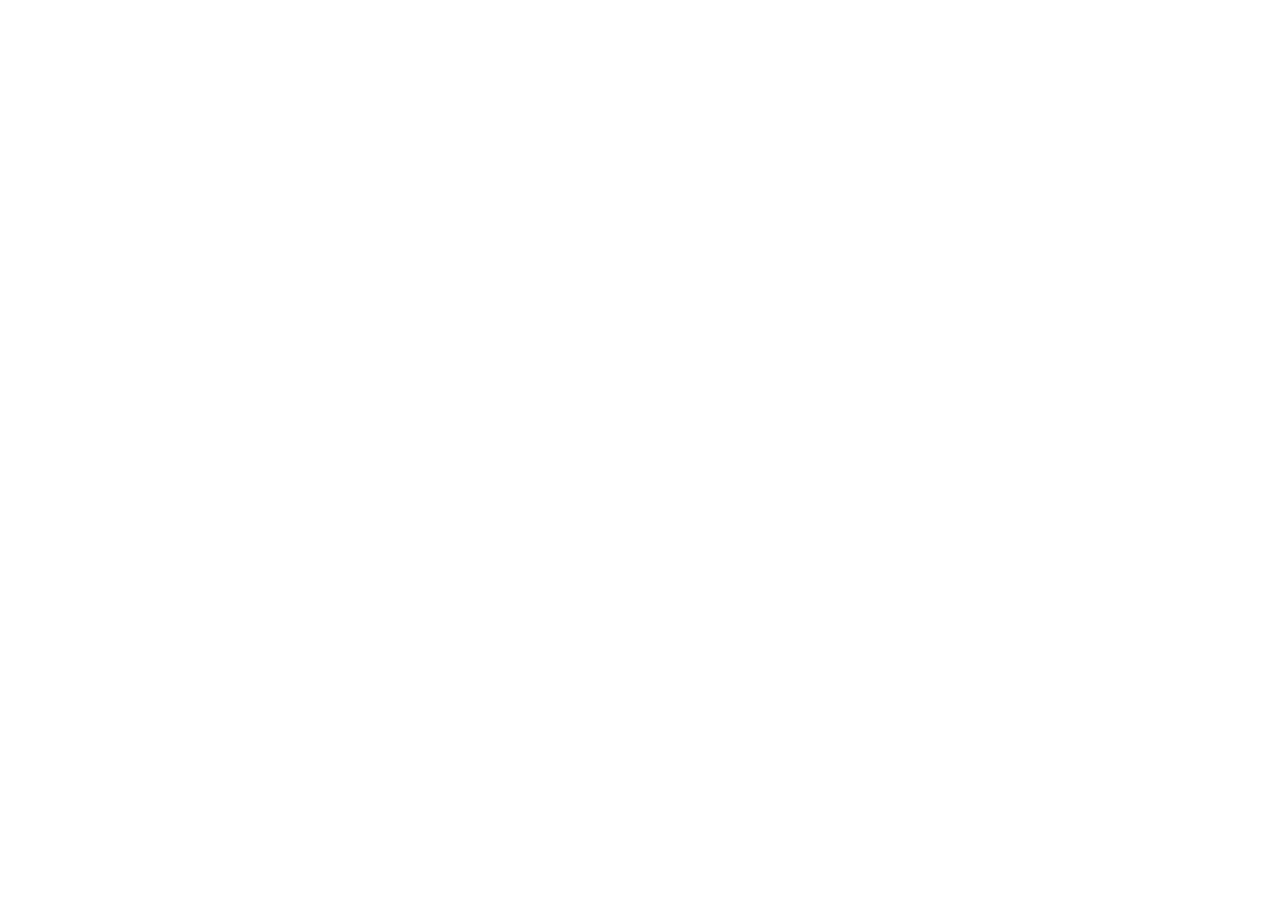
==== index.html @ 818de189 "Premier commit du projet Atelier" ====
<!DOCTYPE html>
<html lang="en">
<head>
    <meta charset="UTF-8">
    <meta name="viewport" content="width=device-width, initial-scale=1.0">
    <title>site vitrine</title>
</head>
<body>
    
</body>
</html>
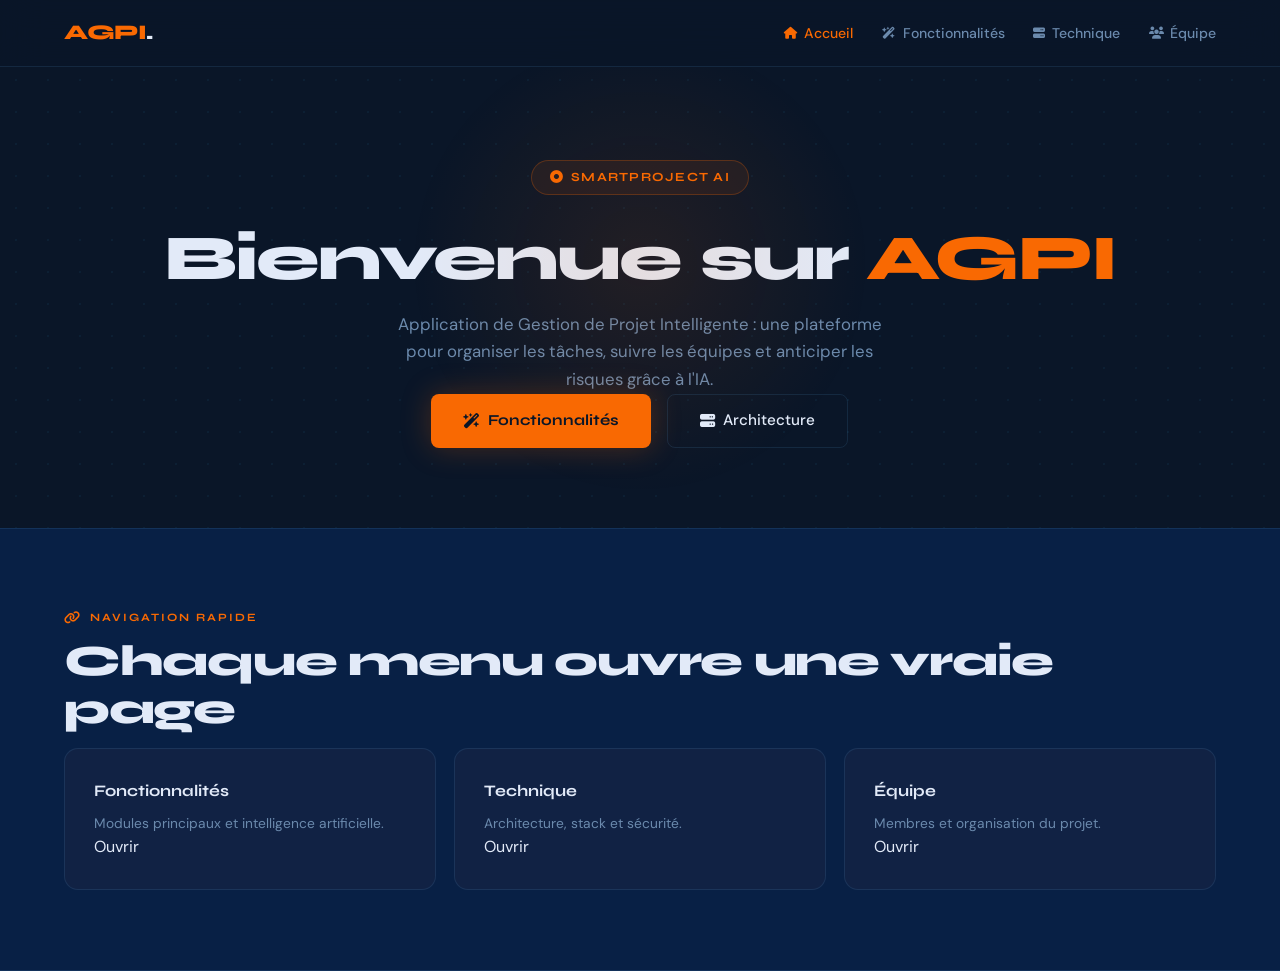
==== commit 2527727b: "coreection des pages" ====
--- a/index.html
+++ b/index.html
@@ -1,11 +1,47 @@
 <!DOCTYPE html>
-<html lang="en">
+<html lang="fr">
 <head>
-    <meta charset="UTF-8">
-    <meta name="viewport" content="width=device-width, initial-scale=1.0">
-    <title>site vitrine</title>
+  <meta charset="UTF-8" />
+  <meta name="viewport" content="width=device-width, initial-scale=1.0" />
+  <title>AGPI — Accueil</title>
+  <link rel="preconnect" href="https://fonts.googleapis.com" />
+  <link rel="preconnect" href="https://fonts.gstatic.com" crossorigin />
+  <link href="https://fonts.googleapis.com/css2?family=Syne:wght@400;600;700;800&family=DM+Sans:wght@300;400;500&display=swap" rel="stylesheet" />
+  <link rel="stylesheet" href="https://cdnjs.cloudflare.com/ajax/libs/font-awesome/6.5.1/css/all.min.css" />
+  <link rel="stylesheet" href="style.css" />
 </head>
 <body>
-    
+<nav class="page-nav">
+  <a href="index.html" class="nav-logo">AGPI<span>.</span></a>
+  <ul class="nav-links">
+    <li><a href="index.html" class="active"><i class="fa-solid fa-house"></i> Accueil</a></li>
+    <li><a href="pages/fonctionnalites.html"><i class="fa-solid fa-wand-magic-sparkles"></i> Fonctionnalités</a></li>
+    <li><a href="pages/technique.html"><i class="fa-solid fa-server"></i> Technique</a></li>
+    <li><a href="pages/equipe.html"><i class="fa-solid fa-users"></i> Équipe</a></li>
+  </ul>
+</nav>
+
+<section class="page-hero">
+  <div class="hero-glow"></div>
+  <div>
+    <div class="hero-badge"><i class="fa-solid fa-circle-dot"></i> SmartProject AI</div>
+    <h1>Bienvenue sur <span class="line-accent">AGPI</span></h1>
+    <p>Application de Gestion de Projet Intelligente : une plateforme pour organiser les tâches, suivre les équipes et anticiper les risques grâce à l'IA.</p>
+    <div class="hero-actions">
+      <a href="pages/fonctionnalites.html" class="btn-primary"><i class="fa-solid fa-wand-magic-sparkles"></i> Fonctionnalités</a>
+      <a href="pages/technique.html" class="btn-ghost"><i class="fa-solid fa-server"></i> Architecture</a>
+    </div>
+  </div>
+</section>
+
+<section class="section-surface">
+  <p class="section-label"><i class="fa-solid fa-link"></i> Navigation rapide</p>
+  <h2 class="section-title">Chaque menu ouvre une vraie page</h2>
+  <div class="features-grid">
+    <div class="feature-card"><h3>Fonctionnalités</h3><p>Modules principaux et intelligence artificielle.</p><a href="pages/fonctionnalites.html">Ouvrir</a></div>
+    <div class="feature-card"><h3>Technique</h3><p>Architecture, stack et sécurité.</p><a href="pages/technique.html">Ouvrir</a></div>
+    <div class="feature-card"><h3>Équipe</h3><p>Membres et organisation du projet.</p><a href="pages/equipe.html">Ouvrir</a></div>
+  </div>
+</section>
 </body>
 </html>
--- a/style.css
+++ b/style.css
@@ -0,0 +1,312 @@
+/* ================================================================
+   style.css — AGPI Site Vitrine
+   Thème  : dark navy/orange, accent #f96902
+   Fonts  : Syne (titres) · DM Sans (corps)
+   ================================================================ */
+
+*, *::before, *::after { box-sizing: border-box; margin: 0; padding: 0; }
+
+:root {
+  --bg:       #0a1628;
+  --surface:  #082045;
+  --surface2: #112244;
+  --surface3: #162a50;
+  --border:   rgba(99,179,237,0.12);
+  --accent:   #f96902;
+  --accent2:  #818cf8;
+  --accent3:  #fb7185;
+  --accent4:  #34d399;
+  --text:     #e2eaf8;
+  --muted:    #6b8aad;
+  --card-glow: rgba(56,189,248,0.06);
+}
+
+html { scroll-behavior: smooth; }
+
+body {
+  background: var(--bg);
+  color: var(--text);
+  font-family: 'DM Sans', sans-serif;
+  font-size: 16px;
+  line-height: 1.65;
+  overflow-x: hidden;
+}
+
+body::after {
+  content: '';
+  position: fixed; inset: 0;
+  background-image: radial-gradient(rgba(56,189,248,0.06) 1px, transparent 1px);
+  background-size: 32px 32px;
+  pointer-events: none;
+  z-index: 0;
+}
+
+a { text-decoration: none; color: inherit; }
+
+/* ── NAV ── */
+nav {
+  position: fixed; top: 0; left: 0; right: 0; z-index: 200;
+  display: flex; align-items: center; justify-content: space-between;
+  padding: 1rem 5vw;
+  background: rgba(10,22,40,0.85);
+  backdrop-filter: blur(20px);
+  border-bottom: 1px solid var(--border);
+}
+.nav-logo { font-family: 'Syne', sans-serif; font-weight: 800; font-size: 1.3rem; letter-spacing: -0.02em; color: var(--accent); }
+.nav-logo span { color: var(--text); }
+.nav-links { display: flex; gap: 1.8rem; list-style: none; }
+.nav-links a { color: var(--muted); text-decoration: none; font-size: 0.88rem; font-weight: 500; transition: color 0.2s; display: flex; align-items: center; gap: 0.4rem; }
+.nav-links a i { font-size: 0.75rem; }
+.nav-links a:hover { color: var(--accent); }
+.nav-cta { background: var(--accent); color: #0a1628; padding: 0.5rem 1.3rem; border-radius: 6px; font-weight: 700; font-size: 0.85rem; text-decoration: none; font-family: 'Syne', sans-serif; transition: all 0.2s; display: flex; align-items: center; gap: 0.5rem; }
+.nav-cta:hover { opacity: 0.85; transform: translateY(-1px); box-shadow: 0 4px 20px rgba(249,105,2,0.35); }
+
+/* Page-level nav (pages/) */
+.page-nav {
+  position: fixed; top: 0; left: 0; right: 0; z-index: 200;
+  display: flex; align-items: center; justify-content: space-between;
+  padding: 1rem 5vw;
+  background: rgba(10,22,40,0.85);
+  backdrop-filter: blur(20px);
+  border-bottom: 1px solid var(--border);
+}
+.page-nav .nav-logo { font-family: 'Syne', sans-serif; font-weight: 800; font-size: 1.3rem; color: var(--accent); }
+.page-nav .nav-logo span { color: var(--text); }
+.page-nav .nav-links { display: flex; gap: 1.8rem; list-style: none; }
+.page-nav .nav-links a { color: var(--muted); text-decoration: none; font-size: 0.88rem; font-weight: 500; transition: color 0.2s; display: flex; align-items: center; gap: 0.4rem; }
+.page-nav .nav-links a:hover,
+.page-nav .nav-links a.active { color: var(--accent); }
+.page-nav .nav-back { background: transparent; border: 1px solid var(--border); color: var(--text); padding: 0.5rem 1.2rem; border-radius: 6px; font-size: 0.85rem; display: flex; align-items: center; gap: 0.5rem; transition: all 0.2s; }
+.page-nav .nav-back:hover { border-color: rgba(249,105,2,.35); color: var(--accent); }
+
+/* ── HERO ── */
+.hero { min-height: 100vh; display: flex; align-items: center; justify-content: center; text-align: center; padding: 8rem 5vw 5rem; position: relative; overflow: hidden; z-index: 1; }
+.hero-glow { position: absolute; width: 750px; height: 750px; border-radius: 50%; background: radial-gradient(circle, rgba(249,105,2,0.10) 0%, transparent 65%); top: 50%; left: 50%; transform: translate(-50%,-50%); pointer-events: none; animation: pg1 7s ease-in-out infinite; }
+.hero-glow2 { position: absolute; width: 420px; height: 420px; border-radius: 50%; background: radial-gradient(circle, rgba(129,140,248,0.10) 0%, transparent 65%); top: 25%; right: 8%; pointer-events: none; animation: pg2 9s ease-in-out infinite reverse; }
+@keyframes pg1 { 0%,100%{opacity:.5;transform:translate(-50%,-50%) scale(1)} 50%{opacity:1;transform:translate(-50%,-50%) scale(1.1)} }
+@keyframes pg2 { 0%,100%{opacity:.4;transform:scale(1)} 50%{opacity:1;transform:scale(1.12)} }
+
+.hero-badge { display: inline-flex; align-items: center; gap: 0.5rem; background: rgba(249,105,2,0.08); border: 1px solid rgba(249,105,2,0.25); color: var(--accent); padding: 0.4rem 1.1rem; border-radius: 100px; font-size: 0.78rem; font-weight: 700; letter-spacing: 0.1em; text-transform: uppercase; margin-bottom: 1.8rem; font-family: 'Syne', sans-serif; animation: fadeUp 0.6s ease both; }
+.hero-badge i { animation: blink 1.5s ease-in-out infinite; }
+@keyframes blink { 0%,100%{opacity:1} 50%{opacity:.2} }
+
+.hero h1 { font-family: 'Syne', sans-serif; font-size: clamp(2.6rem, 6.5vw, 5.5rem); font-weight: 800; line-height: 1.06; letter-spacing: -0.04em; margin-bottom: 1.5rem; animation: fadeUp 0.7s .1s ease both; }
+.line-accent { color: var(--accent); }
+.hero-sub { max-width: 560px; margin: 0 auto 2.5rem; color: var(--muted); font-size: 1.05rem; line-height: 1.75; font-weight: 300; animation: fadeUp 0.7s .2s ease both; }
+.hero-actions { display: flex; gap: 1rem; justify-content: center; flex-wrap: wrap; animation: fadeUp 0.7s .3s ease both; }
+
+/* Page Hero (inner pages) */
+.page-hero { min-height: 45vh; display: flex; align-items: center; justify-content: center; text-align: center; padding: 10rem 5vw 5rem; position: relative; overflow: hidden; z-index: 1; }
+.page-hero .hero-glow { width: 500px; height: 500px; }
+.page-hero h1 { font-family: 'Syne', sans-serif; font-size: clamp(2.2rem, 5vw, 4rem); font-weight: 800; line-height: 1.1; letter-spacing: -0.03em; margin-bottom: 1rem; }
+.page-hero p { color: var(--muted); font-size: 1.05rem; max-width: 520px; margin: 0 auto; }
+
+/* ── BUTTONS ── */
+.btn-primary { background: var(--accent); color: #0a1628; padding: .85rem 2rem; border-radius: 8px; font-weight: 700; font-size: .95rem; font-family: 'Syne', sans-serif; text-decoration: none; transition: all .2s; box-shadow: 0 0 30px rgba(249,105,2,.25); display: inline-flex; align-items: center; gap: .5rem; }
+.btn-primary:hover { transform: translateY(-2px); box-shadow: 0 0 50px rgba(249,105,2,.45); opacity:.9; }
+.btn-ghost { background: transparent; border: 1px solid var(--border); color: var(--text); padding: .85rem 2rem; border-radius: 8px; font-weight: 500; font-size: .95rem; text-decoration: none; transition: all .2s; display: inline-flex; align-items: center; gap: .5rem; }
+.btn-ghost:hover { border-color: rgba(249,105,2,.35); background: rgba(249,105,2,.05); }
+
+/* ── STATS ── */
+.stats-bar { position: relative; z-index: 1; border-top: 1px solid var(--border); border-bottom: 1px solid var(--border); background: var(--surface); display: grid; grid-template-columns: repeat(4,1fr); animation: fadeUp .8s .4s ease both; }
+.stat-item { text-align: center; padding: 2rem 1rem; border-right: 1px solid var(--border); display: flex; flex-direction: column; align-items: center; gap: .35rem; }
+.stat-item:last-child { border-right: none; }
+.stat-icon { font-size: 1.4rem; color: var(--accent); }
+.stat-number { font-family: 'Syne', sans-serif; font-size: 2rem; font-weight: 800; color: var(--accent); line-height: 1; }
+.stat-label { font-size: .76rem; color: var(--muted); text-transform: uppercase; letter-spacing: .07em; }
+
+/* ── SECTION COMMONS ── */
+section { padding: 6rem 5vw; position: relative; z-index: 1; }
+.section-label { font-family: 'Syne', sans-serif; font-size: .7rem; font-weight: 700; letter-spacing: .18em; text-transform: uppercase; color: var(--accent); margin-bottom: .6rem; display: flex; align-items: center; gap: .5rem; }
+.section-label i { font-size: .8rem; }
+.section-title { font-family: 'Syne', sans-serif; font-size: clamp(1.8rem,3.5vw,2.7rem); font-weight: 800; line-height: 1.12; letter-spacing: -.03em; margin-bottom: .9rem; }
+.section-desc { color: var(--muted); max-width: 560px; font-size: 1rem; line-height: 1.7; margin-bottom: 3rem; }
+
+/* ── PROBLEMATIQUE ── */
+#problematique { background: var(--surface); border-top: 1px solid var(--border); border-bottom: 1px solid var(--border); }
+.prob-grid { display: grid; grid-template-columns: 1fr 1fr; gap: 4rem; align-items: center; max-width: 1200px; margin: 0 auto; }
+.pain-list { list-style: none; display: flex; flex-direction: column; gap: .85rem; }
+.pain-list li { display: flex; align-items: flex-start; gap: 1rem; padding: 1.1rem 1.3rem; background: rgba(251,113,133,.05); border: 1px solid rgba(251,113,133,.12); border-radius: 10px; font-size: .92rem; color: var(--muted); }
+.pain-list li i { color: var(--accent3); font-size: .9rem; margin-top: 3px; flex-shrink: 0; }
+.solution-box { background: rgba(249,105,2,.04); border: 1px solid rgba(249,105,2,.15); border-radius: 16px; padding: 2.5rem; }
+.solution-box h3 { font-family: 'Syne', sans-serif; font-size: 1.3rem; font-weight: 700; margin-bottom: 1.4rem; color: var(--accent); display: flex; align-items: center; gap: .6rem; }
+.solution-item { display: flex; align-items: flex-start; gap: .8rem; margin-bottom: .9rem; font-size: .92rem; }
+.solution-item i { color: var(--accent4); font-size: .85rem; margin-top: 3px; flex-shrink: 0; }
+
+/* ── FEATURES ── */
+#features { max-width: 1300px; margin: 0 auto; }
+.features-grid { display: grid; grid-template-columns: repeat(3,1fr); gap: 1.1rem; }
+.feature-card { background: var(--surface2); border: 1px solid var(--border); border-radius: 14px; padding: 1.8rem; transition: all .3s; position: relative; overflow: hidden; }
+.feature-card::before { content: ''; position: absolute; inset: 0; background: var(--card-glow); opacity: 0; transition: opacity .3s; }
+.feature-card:hover { border-color: rgba(249,105,2,.25); transform: translateY(-4px); }
+.feature-card:hover::before { opacity: 1; }
+.feature-card.ai-card { border-color: rgba(129,140,248,.15); }
+.feature-card.ai-card::before { background: rgba(129,140,248,.05); }
+.feature-card.ai-card:hover { border-color: rgba(129,140,248,.35); }
+.feature-icon-wrap { width: 46px; height: 46px; border-radius: 12px; display: flex; align-items: center; justify-content: center; margin-bottom: 1rem; font-size: 1.1rem; }
+.icon-core   { background: rgba(249,105,2,.12); color: var(--accent); }
+.icon-ai     { background: rgba(129,140,248,.12); color: var(--accent2); }
+.icon-green  { background: rgba(52,211,153,.12); color: var(--accent4); }
+.icon-red    { background: rgba(251,113,133,.12); color: var(--accent3); }
+.feature-tag { display: inline-block; font-size: .65rem; font-weight: 700; letter-spacing: .1em; text-transform: uppercase; padding: .18rem .6rem; border-radius: 4px; margin-bottom: .7rem; font-family: 'Syne', sans-serif; }
+.tag-core { background: rgba(249,105,2,.1); color: var(--accent); }
+.tag-ai   { background: rgba(129,140,248,.12); color: var(--accent2); }
+.feature-card h3 { font-family: 'Syne', sans-serif; font-size: 1rem; font-weight: 700; margin-bottom: .45rem; }
+.feature-card p  { font-size: .86rem; color: var(--muted); line-height: 1.6; }
+
+/* ── ARCHITECTURE ── */
+#architecture { background: var(--surface); border-top: 1px solid var(--border); border-bottom: 1px solid var(--border); }
+.arch-layout { display: grid; grid-template-columns: 1fr 1fr; gap: 4rem; max-width: 1200px; margin: 0 auto; }
+.arch-stack { display: flex; flex-direction: column; gap: .9rem; }
+.arch-row { display: grid; grid-template-columns: 130px 1fr; gap: 1rem; align-items: center; }
+.arch-label { font-family: 'Syne', sans-serif; font-size: .72rem; font-weight: 700; letter-spacing: .08em; text-transform: uppercase; color: var(--muted); text-align: right; display: flex; align-items: center; justify-content: flex-end; gap: .4rem; }
+.arch-label i { font-size: .8rem; }
+.arch-pills { display: flex; flex-wrap: wrap; gap: .45rem; }
+.pill { padding: .3rem .85rem; border-radius: 100px; font-size: .78rem; font-weight: 500; font-family: 'Syne', sans-serif; border: 1px solid; }
+.pill-blue   { background: rgba(249,105,2,.08);  color: var(--accent);  border-color: rgba(249,105,2,.2); }
+.pill-purple { background: rgba(129,140,248,.08); color: var(--accent2); border-color: rgba(129,140,248,.2); }
+.pill-red    { background: rgba(251,113,133,.08); color: var(--accent3); border-color: rgba(251,113,133,.2); }
+.pill-green  { background: rgba(52,211,153,.08);  color: var(--accent4); border-color: rgba(52,211,153,.2); }
+.pill-white  { background: rgba(255,255,255,.04); color: var(--text);    border-color: var(--border); }
+.integrations-grid { display: grid; grid-template-columns: repeat(3,1fr); gap: .55rem; }
+.integ-item { background: var(--surface3); border: 1px solid var(--border); border-radius: 8px; padding: .7rem .6rem; font-size: .8rem; text-align: center; color: var(--muted); font-weight: 500; transition: all .2s; display: flex; align-items: center; justify-content: center; gap: .4rem; }
+.integ-item i { font-size: .85rem; color: var(--accent); }
+.integ-item:hover { border-color: rgba(249,105,2,.25); color: var(--text); background: var(--surface2); }
+
+/* ── PHASES ── */
+.phases-timeline { position: relative; padding-left: 2rem; max-width: 800px; }
+.phases-timeline::before { content: ''; position: absolute; left: 0; top: 0; bottom: 0; width: 2px; background: linear-gradient(to bottom, var(--accent), var(--accent2), transparent); }
+.phase { position: relative; padding: 1.6rem 0 1.6rem 2.5rem; border-bottom: 1px solid var(--border); }
+.phase:last-child { border-bottom: none; }
+.phase::before { content: ''; position: absolute; left: -.42rem; top: 1.95rem; width: 10px; height: 10px; border-radius: 50%; background: var(--accent); border: 2px solid var(--bg); box-shadow: 0 0 12px rgba(249,105,2,.6); }
+.phase-header { display: flex; align-items: center; gap: 1rem; margin-bottom: .4rem; }
+.phase-period { font-family: 'Syne', sans-serif; font-size: .7rem; font-weight: 700; letter-spacing: .1em; text-transform: uppercase; color: var(--accent); display: flex; align-items: center; gap: .4rem; }
+.phase-period i { font-size: .75rem; }
+.phase h3 { font-family: 'Syne', sans-serif; font-size: 1rem; font-weight: 700; margin-bottom: .35rem; }
+.phase p  { font-size: .87rem; color: var(--muted); line-height: 1.6; }
+
+/* ── TEAM ── */
+#team { background: var(--surface); border-top: 1px solid var(--border); border-bottom: 1px solid var(--border); }
+.team-grid { display: grid; grid-template-columns: repeat(4,1fr); gap: 1.1rem; margin-bottom: 3rem; }
+.team-card { background: var(--surface2); border: 1px solid var(--border); border-radius: 16px; padding: 2rem 1.4rem; text-align: center; transition: all .3s; }
+.team-card:hover { border-color: rgba(249,105,2,.25); transform: translateY(-4px); box-shadow: 0 12px 40px rgba(0,0,0,.25); }
+.avatar { width: 64px; height: 64px; border-radius: 50%; margin: 0 auto 1rem; display: flex; align-items: center; justify-content: center; font-family: 'Syne', sans-serif; font-size: 1.3rem; font-weight: 800; color: #0a1628; }
+.av-blue   { background: var(--accent); }
+.av-purple { background: var(--accent2); color: #fff; }
+.av-red    { background: var(--accent3); }
+.av-green  { background: var(--accent4); }
+.team-card h3 { font-family: 'Syne', sans-serif; font-size: .98rem; font-weight: 700; margin-bottom: .2rem; }
+.team-role { font-size: .72rem; font-weight: 700; letter-spacing: .07em; text-transform: uppercase; color: var(--accent); margin-bottom: 1rem; font-family: 'Syne', sans-serif; display: flex; align-items: center; justify-content: center; gap: .35rem; }
+.team-role i { font-size: .75rem; }
+.team-tasks { list-style: none; text-align: left; display: flex; flex-direction: column; gap: .45rem; }
+.team-tasks li { font-size: .79rem; color: var(--muted); display: flex; align-items: flex-start; gap: .55rem; line-height: 1.5; }
+.team-tasks li i { color: var(--accent4); font-size: .7rem; margin-top: 4px; flex-shrink: 0; }
+
+/* ── DEADLINE ── */
+.deadline-banner { background: linear-gradient(135deg, rgba(249,105,2,.07) 0%, rgba(129,140,248,.07) 100%); border: 1px solid rgba(249,105,2,.18); border-radius: 16px; padding: 2.5rem 3rem; display: flex; align-items: center; justify-content: space-between; gap: 2rem; }
+.deadline-text h2 { font-family: 'Syne', sans-serif; font-size: 1.6rem; font-weight: 800; margin-bottom: .4rem; display: flex; align-items: center; gap: .6rem; }
+.deadline-text h2 i { color: var(--accent); }
+.deadline-text p { color: var(--muted); font-size: .92rem; }
+.deliverables { display: flex; gap: .6rem; flex-wrap: wrap; margin-top: 1rem; }
+.deliv-tag { background: rgba(255,255,255,.05); border: 1px solid var(--border); padding: .3rem .85rem; border-radius: 100px; font-size: .78rem; color: var(--muted); display: flex; align-items: center; gap: .4rem; }
+.deliv-tag i { color: var(--accent4); font-size: .7rem; }
+.deadline-date { text-align: right; }
+.big-date { font-family: 'Syne', sans-serif; font-size: 2.4rem; font-weight: 800; color: var(--accent); line-height: 1.1; }
+.deadline-sub { font-size: .78rem; color: var(--muted); margin-top: .3rem; display: flex; align-items: center; justify-content: flex-end; gap: .35rem; }
+.deadline-sub i { color: var(--accent4); }
+
+/* ── FOOTER ── */
+footer { border-top: 1px solid var(--border); padding: 1.8rem 5vw; display: flex; align-items: center; justify-content: space-between; color: var(--muted); font-size: .84rem; position: relative; z-index: 1; flex-wrap: wrap; gap: 1rem; }
+.footer-logo { font-family: 'Syne', sans-serif; font-weight: 800; font-size: 1.1rem; color: var(--accent); }
+.footer-links { display: flex; align-items: center; gap: 1.5rem; }
+.footer-links a { color: var(--muted); text-decoration: none; transition: color .2s; display: flex; align-items: center; gap: .35rem; font-size: .82rem; }
+.footer-links a:hover { color: var(--accent); }
+
+/* ── PAGE CONTENT (inner pages) ── */
+.page-content { max-width: 1160px; margin: 0 auto; padding: 2rem 5vw 6rem; position: relative; z-index: 1; }
+
+/* Func blocks (fonctionnalites page) */
+.func-block { display: grid; grid-template-columns: 1fr 1fr; gap: 3rem; padding: 3rem 0; border-bottom: 1px solid var(--border); align-items: start; }
+.func-block:last-child { border-bottom: none; }
+.func-num { font-family: 'Syne', sans-serif; font-size: .7rem; font-weight: 700; letter-spacing: .18em; text-transform: uppercase; color: var(--accent); margin-bottom: .5rem; }
+.func-name { font-family: 'Syne', sans-serif; font-size: 1.6rem; font-weight: 800; margin-bottom: .75rem; letter-spacing: -.02em; }
+.func-desc { color: var(--muted); font-size: .95rem; line-height: 1.8; margin-bottom: 1.5rem; }
+.progress-wrap { margin-top: 1rem; }
+.progress-label { display: flex; justify-content: space-between; font-size: .78rem; color: var(--muted); margin-bottom: .4rem; }
+.progress-track { background: rgba(255,255,255,.06); border-radius: 999px; height: 6px; overflow: hidden; }
+.progress-fill { height: 100%; background: linear-gradient(90deg, var(--accent), var(--accent2)); border-radius: 999px; width: 0; transition: width 1.2s ease; }
+.benefits { list-style: none; display: flex; flex-direction: column; gap: .6rem; }
+.benefits li { display: flex; gap: .6rem; font-size: .9rem; color: var(--muted); align-items: flex-start; }
+.benefits li::before { content: '→'; color: var(--accent); font-weight: 700; flex-shrink: 0; margin-top: .05rem; }
+
+/* Tech table */
+.tech-section { background: var(--surface); border-top: 1px solid var(--border); border-bottom: 1px solid var(--border); padding: 5rem 5vw; position: relative; z-index: 1; }
+.tech-section > div { max-width: 1160px; margin: 0 auto; }
+.tech-table-wrap { background: var(--surface2); border: 1px solid var(--border); border-radius: 14px; overflow: hidden; margin-bottom: 4rem; }
+table { width: 100%; border-collapse: collapse; }
+th, td { text-align: left; padding: .9rem 1.2rem; font-size: .9rem; border-bottom: 1px solid var(--border); }
+tr:last-child td { border-bottom: none; }
+th { font-family: 'Syne', sans-serif; font-size: .7rem; font-weight: 700; letter-spacing: .12em; text-transform: uppercase; color: var(--muted); background: var(--surface3); }
+td:first-child { font-family: 'Syne', sans-serif; color: var(--accent); font-weight: 700; }
+td:last-child { color: var(--muted); font-size: .85rem; }
+tr:hover td { background: rgba(249,105,2,.03); }
+
+/* Terminal block */
+.terminal { background: #070d1a; border: 1px solid var(--border); border-radius: 14px; overflow: hidden; margin-bottom: 4rem; }
+.terminal-header { background: var(--surface3); padding: .75rem 1.2rem; display: flex; align-items: center; gap: .5rem; border-bottom: 1px solid var(--border); }
+.t-dot { width: 10px; height: 10px; border-radius: 50%; }
+.t-red { background: #ff5f57; }
+.t-yellow { background: #ffbd2e; }
+.t-green { background: #28c840; }
+.terminal-body { padding: 1.5rem; font-family: 'Courier New', monospace; font-size: .82rem; line-height: 1.9; color: var(--muted); }
+.t-dir { color: var(--accent); font-weight: 700; }
+.t-file { color: var(--text); }
+.t-comment { color: #3a5070; }
+
+/* Member cards (equipe) */
+.member-grid { display: grid; grid-template-columns: repeat(auto-fit, minmax(220px, 1fr)); gap: 1.5rem; margin-bottom: 3rem; }
+.member-card { background: var(--surface2); border: 1px solid var(--border); border-radius: 16px; padding: 2rem 1.5rem; text-align: center; transition: all .3s; }
+.member-card:hover { border-color: rgba(249,105,2,.25); transform: translateY(-5px); box-shadow: 0 12px 40px rgba(0,0,0,.25); }
+.member-avatar { width: 64px; height: 64px; border-radius: 50%; background: rgba(249,105,2,.1); border: 2px solid rgba(249,105,2,.3); font-family: 'Syne', sans-serif; font-size: 1.2rem; font-weight: 800; color: var(--accent); display: flex; align-items: center; justify-content: center; margin: 0 auto 1.2rem; }
+.member-name { font-family: 'Syne', sans-serif; font-size: 1rem; font-weight: 700; margin-bottom: .25rem; }
+.member-role { font-family: 'Syne', sans-serif; font-size: .72rem; font-weight: 700; letter-spacing: .08em; text-transform: uppercase; color: var(--accent); margin-bottom: 1.2rem; display: flex; align-items: center; justify-content: center; gap: .4rem; }
+.member-tasks { list-style: none; text-align: left; display: flex; flex-direction: column; gap: .45rem; }
+.member-tasks li { font-size: .8rem; color: var(--muted); display: flex; align-items: flex-start; gap: .5rem; line-height: 1.5; }
+.member-tasks li i { color: var(--accent4); font-size: .7rem; margin-top: 4px; flex-shrink: 0; }
+
+/* Org chart */
+.org-box { background: var(--surface2); border: 1px solid var(--border); border-radius: 12px; padding: 1.4rem 1.8rem; text-align: center; }
+.org-box h4 { font-family: 'Syne', sans-serif; font-size: .9rem; font-weight: 700; margin-bottom: .2rem; }
+.org-box span { font-size: .75rem; color: var(--muted); }
+
+/* Section inner divider */
+.section-surface { background: var(--surface); border-top: 1px solid var(--border); border-bottom: 1px solid var(--border); padding: 5rem 5vw; position: relative; z-index: 1; }
+.section-surface > div { max-width: 1160px; margin: 0 auto; }
+
+/* ── ANIMATIONS ── */
+@keyframes fadeUp { from{opacity:0;transform:translateY(20px)} to{opacity:1;transform:translateY(0)} }
+.reveal { opacity:0; transform:translateY(24px); transition: opacity .65s ease, transform .65s ease; }
+.reveal.visible { opacity:1; transform:translateY(0); }
+
+/* ── RESPONSIVE ── */
+@media (max-width:1100px) {
+  .features-grid { grid-template-columns: repeat(2,1fr) }
+  .team-grid { grid-template-columns: repeat(2,1fr) }
+  .arch-layout { grid-template-columns: 1fr }
+  .prob-grid { grid-template-columns: 1fr }
+}
+@media (max-width:768px) {
+  nav .nav-links, .page-nav .nav-links { display: none }
+  .stats-bar { grid-template-columns: repeat(2,1fr) }
+  .features-grid { grid-template-columns: 1fr }
+  .deadline-banner { flex-direction: column; text-align: center }
+  .deadline-date { text-align: center }
+  .deadline-sub { justify-content: center }
+  .arch-row { grid-template-columns: 1fr }
+  .arch-label { text-align: left; justify-content: flex-start }
+  .func-block { grid-template-columns: 1fr; gap: 1.5rem }
+}
+@media (max-width:520px) {
+  .team-grid { grid-template-columns: 1fr }
+  .member-grid { grid-template-columns: 1fr }
+}
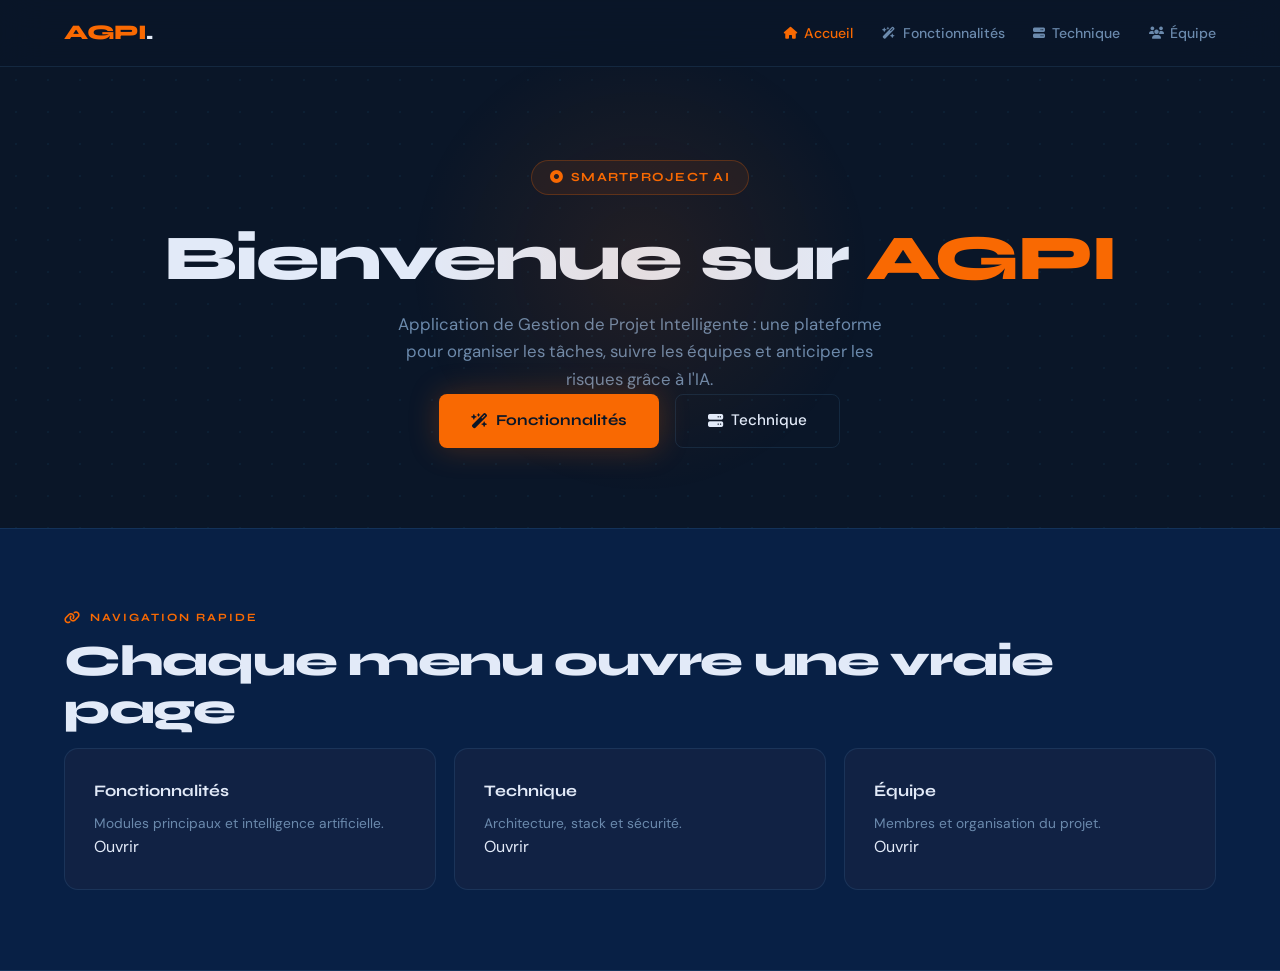
==== commit ac44f895: "coreection des pages" ====
--- a/index.html
+++ b/index.html
@@ -29,7 +29,7 @@
     <p>Application de Gestion de Projet Intelligente : une plateforme pour organiser les tâches, suivre les équipes et anticiper les risques grâce à l'IA.</p>
     <div class="hero-actions">
       <a href="pages/fonctionnalites.html" class="btn-primary"><i class="fa-solid fa-wand-magic-sparkles"></i> Fonctionnalités</a>
-      <a href="pages/technique.html" class="btn-ghost"><i class="fa-solid fa-server"></i> Architecture</a>
+      <a href="pages/technique.html" class="btn-ghost"><i class="fa-solid fa-server"></i> Technique</a>
     </div>
   </div>
 </section>
